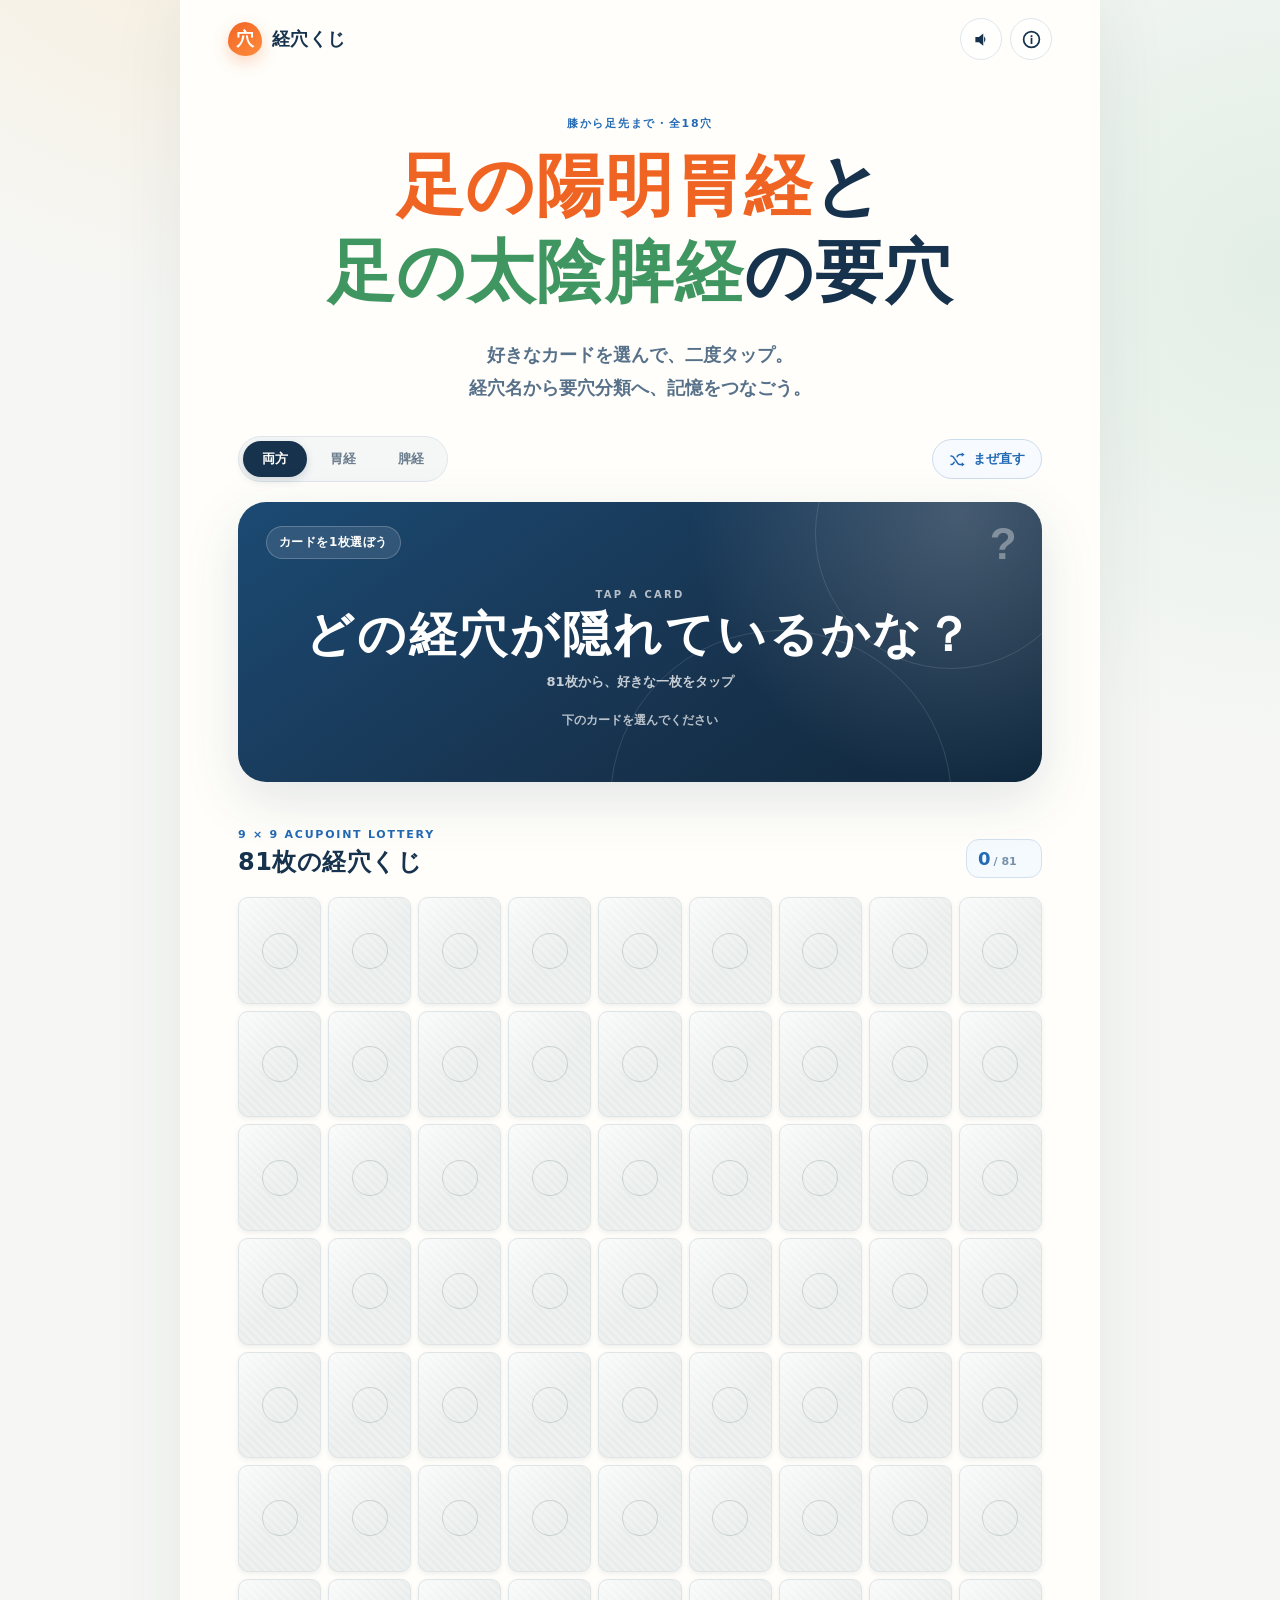
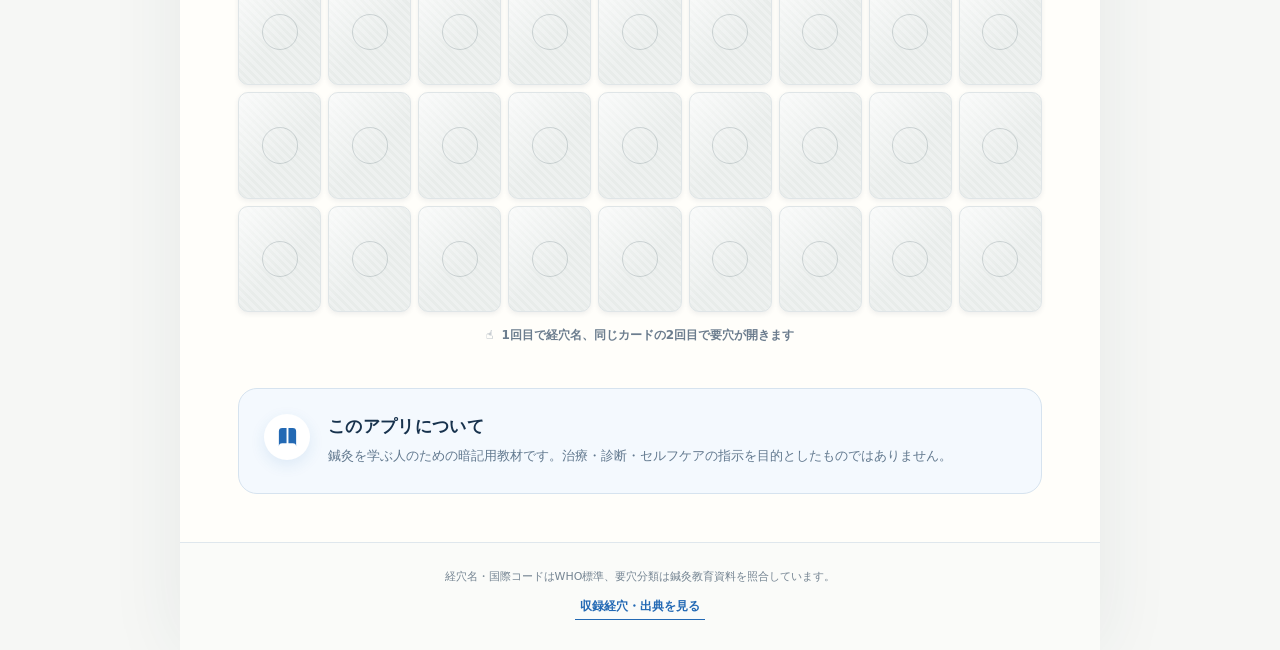
==== ashi-yomei-taiin/index.html @ 4b9f92b9 "Add stomach and spleen meridian acupoint lottery" ====
<!doctype html>
<html lang="ja">
  <head>
    <meta charset="UTF-8" />
    <meta name="viewport" content="width=device-width, initial-scale=1, viewport-fit=cover" />
    <meta name="theme-color" content="#fffaf3" />
    <meta
      name="description"
      content="足の陽明胃経・足の太陰脾経の、膝から末端にある要穴を9×9のカードで楽しく覚える学習アプリです。"
    />
    <title>経穴くじ｜胃経・脾経の要穴</title>
    <link rel="manifest" href="./manifest.webmanifest" />
    <link rel="icon" href="./icon.svg" type="image/svg+xml" />
    <link rel="stylesheet" href="./styles.css" />
  </head>
  <body>
    <div class="page-shell">
      <header class="topbar">
        <a class="brand" href="./" aria-label="経穴くじ ホーム">
          <span class="brand-mark" aria-hidden="true">穴</span>
          <span>経穴くじ</span>
        </a>
        <div class="topbar-actions">
          <button class="icon-button" id="soundButton" type="button" aria-pressed="true" aria-label="効果音をオフにする">
            <svg aria-hidden="true" viewBox="0 0 24 24">
              <path d="M5 9v6h4l5 4V5L9 9H5Zm11.5 3a4.5 4.5 0 0 0-1.5-3.35v6.7A4.5 4.5 0 0 0 16.5 12Z" />
            </svg>
          </button>
          <button class="icon-button" id="infoButton" type="button" aria-label="収録経穴と出典を開く">
            <svg aria-hidden="true" viewBox="0 0 24 24">
              <path d="M11 10h2v7h-2v-7Zm0-3h2v2h-2V7Zm1-5a10 10 0 1 0 0 20 10 10 0 0 0 0-20Zm0 18a8 8 0 1 1 0-16 8 8 0 0 1 0 16Z" />
            </svg>
          </button>
        </div>
      </header>

      <main>
        <section class="hero">
          <p class="eyebrow">膝から足先まで・全18穴</p>
          <h1>
            <span class="st-text">足の陽明胃経</span>と<br />
            <span class="hero-second-line"><span class="sp-text">足の太陰脾経</span>の要穴</span>
          </h1>
          <p class="lead">好きなカードを選んで、二度タップ。<br />経穴名から要穴分類へ、記憶をつなごう。</p>
        </section>

        <section class="controls" aria-label="出題範囲">
          <div class="filter-group" role="group" aria-label="経脈を選ぶ">
            <button class="filter-chip is-active" type="button" data-filter="all" aria-pressed="true">両方</button>
            <button class="filter-chip st-chip" type="button" data-filter="ST" aria-pressed="false">胃経</button>
            <button class="filter-chip sp-chip" type="button" data-filter="SP" aria-pressed="false">脾経</button>
          </div>
          <button class="shuffle-button" id="shuffleButton" type="button">
            <svg aria-hidden="true" viewBox="0 0 24 24">
              <path d="m18 16 4 3-4 3v-2h-2.5a5 5 0 0 1-4.1-2.15l-5.8-8.3A3 3 0 0 0 3.15 8H2V6h1.15a5 5 0 0 1 4.1 2.15l5.8 8.3A3 3 0 0 0 15.5 18H18v-2ZM18 2l4 3-4 3V6h-2.5a3 3 0 0 0-2.45 1.55l-1.5 2.15-1.22-1.75 1.07-1.8A5 5 0 0 1 15.5 4H18V2ZM3.15 18a3 3 0 0 0 2.45-1.55l1.54-2.2L8.36 16l-1.11 1.85A5 5 0 0 1 3.15 20H2v-2h1.15Z" />
            </svg>
            まぜ直す
          </button>
        </section>

        <section class="draw-area" aria-live="polite">
          <div class="draw-card is-empty" id="drawCard" tabindex="-1">
            <div class="draw-card-top">
              <span class="draw-step" id="drawStep">カードを1枚選ぼう</span>
              <span class="draw-code" id="drawCode" aria-hidden="true">?</span>
            </div>
            <div class="draw-content">
              <p class="draw-kicker" id="drawKicker">TAP A CARD</p>
              <h2 id="drawTitle">どの経穴が<br class="mobile-only" />隠れているかな？</h2>
              <p class="draw-reading" id="drawReading">81枚から、好きな一枚をタップ</p>
              <div class="answer-box" id="answerBox" hidden>
                <span>要穴</span>
                <p id="answerText"></p>
              </div>
            </div>
            <p class="draw-hint" id="drawHint">下のカードを選んでください</p>
          </div>
        </section>

        <section class="deck-section" aria-labelledby="deckTitle">
          <div class="section-heading">
            <div>
              <p class="section-kicker">9 × 9 ACUPOINT LOTTERY</p>
              <h2 id="deckTitle">81枚の経穴くじ</h2>
            </div>
            <div class="progress-pill" aria-label="要穴まで開いた枚数">
              <span id="completedCount">0</span><small>/ 81</small>
            </div>
          </div>
          <div class="deck" id="deck" aria-label="9かける9の経穴カード"></div>
          <p class="deck-note">
            <span aria-hidden="true">☝</span>
            1回目で経穴名、同じカードの2回目で要穴が開きます
          </p>
        </section>

        <section class="study-note">
          <div class="study-icon" aria-hidden="true">
            <svg viewBox="0 0 24 24"><path d="M3 5.5A3.5 3.5 0 0 1 6.5 2H11v16H6.5A3.5 3.5 0 0 0 3 21.5v-16Zm18 0A3.5 3.5 0 0 0 17.5 2H13v16h4.5a3.5 3.5 0 0 1 3.5 3.5v-16Z" /></svg>
          </div>
          <div>
            <h2>このアプリについて</h2>
            <p>鍼灸を学ぶ人のための暗記用教材です。治療・診断・セルフケアの指示を目的としたものではありません。</p>
          </div>
        </section>
      </main>

      <footer>
        <p>経穴名・国際コードはWHO標準、要穴分類は鍼灸教育資料を照合しています。</p>
        <button type="button" id="footerInfoButton">収録経穴・出典を見る</button>
      </footer>
    </div>

    <dialog class="info-dialog" id="infoDialog" aria-labelledby="infoTitle">
      <div class="dialog-header">
        <div>
          <p class="section-kicker">ACUPOINT LIST & SOURCES</p>
          <h2 id="infoTitle">収録経穴と出典</h2>
        </div>
        <button class="icon-button close-button" id="closeInfoButton" type="button" aria-label="閉じる">
          <svg aria-hidden="true" viewBox="0 0 24 24"><path d="M18.3 5.7 12 12l6.3 6.3-1.4 1.4-6.3-6.3-6.3 6.3-1.4-1.4L9.2 12 2.9 5.7l1.4-1.4 6.3 6.3 6.3-6.3 1.4 1.4Z" /></svg>
        </button>
      </div>
      <div class="dialog-body">
        <p class="source-intro">
          「膝から末端」を、膝周囲から足趾までに位置する要穴として選定しました。梁丘（ST34）はご指定により収録しています。
        </p>
        <div class="point-tables" id="pointTables"></div>
        <div class="sources">
          <h3>参照資料</h3>
          <ul>
            <li>
              <a href="https://iris.who.int/bitstream/handle/10665/353407/9789290613831-eng.pdf?sequence=1" target="_blank" rel="noreferrer">
                WHO Standard Acupuncture Point Locations in the Western Pacific Region
              </a>
              <span>経穴の国際コード・標準名・位置</span>
            </li>
            <li>
              <a href="https://mr.meiji-u.ac.jp/mr_keiketsu/keiraku/ST.html" target="_blank" rel="noreferrer">
                明治国際医療大学「MR経穴」足の陽明胃経
              </a>
              <span>経穴名・読み・要穴分類</span>
            </li>
            <li>
              <a href="https://mr.meiji-u.ac.jp/mr_keiketsu/keiraku/SP.html" target="_blank" rel="noreferrer">
                明治国際医療大学「MR経穴」足の太陰脾経
              </a>
              <span>経穴名・読み・要穴分類</span>
            </li>
            <li>
              <a href="https://mr.meiji-u.ac.jp/mr_keiketsu/yoketsu/kago.html" target="_blank" rel="noreferrer">
                明治国際医療大学「MR経穴」下合穴
              </a>
              <span>足三里・上巨虚・下巨虚の下合穴分類</span>
            </li>
          </ul>
        </div>
        <p class="disclaimer">
          本アプリは学習専用です。身体への刺鍼・施灸には専門知識と国家資格が必要です。
        </p>
      </div>
    </dialog>

    <div class="toast" id="toast" role="status" aria-live="polite"></div>

    <script type="module" src="./app.js"></script>
  </body>
</html>
---- ashi-yomei-taiin/styles.css ----
:root {
  color-scheme: light;
  --ink: #17324d;
  --muted: #6c7d8e;
  --line: #dfe7ed;
  --paper: #fffefa;
  --cream: #fff8ed;
  --st: #f06423;
  --st-dark: #c8430f;
  --st-soft: #fff0e5;
  --sp: #409660;
  --sp-dark: #287545;
  --sp-soft: #eaf7ef;
  --blue: #2369b4;
  --shadow: 0 18px 55px rgba(35, 72, 102, 0.13);
  --radius-lg: 28px;
  --radius-md: 19px;
  font-family:
    "Hiragino Sans", "Yu Gothic", "YuGothic", "Noto Sans JP", system-ui, -apple-system, BlinkMacSystemFont,
    sans-serif;
}

* {
  box-sizing: border-box;
}

html {
  scroll-behavior: smooth;
}

body {
  min-width: 320px;
  margin: 0;
  color: var(--ink);
  background:
    radial-gradient(circle at 18% -10%, rgba(255, 198, 112, 0.22), transparent 34rem),
    radial-gradient(circle at 100% 12%, rgba(84, 174, 116, 0.12), transparent 30rem),
    #f6f7f5;
}

button,
a {
  -webkit-tap-highlight-color: transparent;
}

button {
  font: inherit;
}

button:focus-visible,
a:focus-visible,
[tabindex]:focus-visible {
  outline: 3px solid rgba(35, 105, 180, 0.48);
  outline-offset: 3px;
}

.page-shell {
  width: min(100%, 920px);
  min-height: 100vh;
  margin: 0 auto;
  overflow: hidden;
  background: var(--paper);
  box-shadow: 0 0 70px rgba(32, 59, 82, 0.08);
}

.topbar {
  display: flex;
  align-items: center;
  justify-content: space-between;
  padding: calc(18px + env(safe-area-inset-top)) clamp(20px, 5vw, 48px) 14px;
}

.brand {
  display: inline-flex;
  gap: 10px;
  align-items: center;
  color: var(--ink);
  font-size: 18px;
  font-weight: 800;
  text-decoration: none;
  letter-spacing: 0.02em;
}

.brand-mark {
  display: grid;
  width: 34px;
  height: 34px;
  color: white;
  font-family: serif;
  font-size: 18px;
  place-items: center;
  border-radius: 50% 50% 48% 52% / 58% 58% 42% 42%;
  background: linear-gradient(145deg, var(--st), #ff8c3e);
  box-shadow: 0 6px 16px rgba(240, 100, 35, 0.25);
}

.topbar-actions {
  display: flex;
  gap: 8px;
}

.icon-button {
  display: grid;
  width: 42px;
  height: 42px;
  padding: 0;
  color: var(--ink);
  cursor: pointer;
  border: 1px solid var(--line);
  border-radius: 50%;
  background: rgba(255, 255, 255, 0.82);
  place-items: center;
}

.icon-button svg {
  width: 21px;
  fill: currentColor;
}

.icon-button[aria-pressed="false"] {
  color: #9ba9b5;
}

.hero {
  padding: 42px clamp(24px, 7vw, 72px) 32px;
  text-align: center;
}

.eyebrow,
.section-kicker {
  margin: 0 0 12px;
  color: var(--blue);
  font-size: 11px;
  font-weight: 850;
  letter-spacing: 0.16em;
  text-transform: uppercase;
}

.hero h1 {
  margin: 0;
  font-family: "Yu Mincho", "YuMincho", "Hiragino Mincho ProN", serif;
  font-size: clamp(38px, 7.4vw, 68px);
  font-weight: 800;
  line-height: 1.27;
  letter-spacing: 0.015em;
}

.st-text {
  color: var(--st);
}

.sp-text {
  color: var(--sp);
}

.hero-second-line {
  white-space: nowrap;
}

.lead {
  margin: 22px 0 0;
  color: #58718a;
  font-size: clamp(14px, 2.2vw, 18px);
  font-weight: 600;
  line-height: 1.85;
}

.controls {
  display: flex;
  gap: 16px;
  align-items: center;
  justify-content: space-between;
  margin: 0 clamp(20px, 6vw, 58px) 20px;
}

.filter-group {
  display: inline-flex;
  gap: 4px;
  padding: 4px;
  border: 1px solid var(--line);
  border-radius: 999px;
  background: #f5f7f7;
}

.filter-chip {
  min-width: 64px;
  padding: 9px 15px;
  color: var(--muted);
  font-size: 13px;
  font-weight: 800;
  cursor: pointer;
  border: 0;
  border-radius: 999px;
  background: transparent;
}

.filter-chip.is-active {
  color: white;
  background: var(--ink);
  box-shadow: 0 3px 9px rgba(23, 50, 77, 0.17);
}

.filter-chip.st-chip.is-active {
  background: var(--st);
}

.filter-chip.sp-chip.is-active {
  background: var(--sp);
}

.shuffle-button {
  display: inline-flex;
  gap: 7px;
  align-items: center;
  padding: 10px 16px;
  color: var(--blue);
  font-size: 13px;
  font-weight: 800;
  cursor: pointer;
  border: 1px solid #cbdced;
  border-radius: 999px;
  background: #f7fbff;
}

.shuffle-button svg {
  width: 17px;
  fill: currentColor;
}

.draw-area {
  padding: 0 clamp(20px, 6vw, 58px);
}

.draw-card {
  position: relative;
  min-height: 280px;
  padding: 24px 28px 20px;
  overflow: hidden;
  color: white;
  cursor: pointer;
  border: 0;
  border-radius: var(--radius-lg);
  background:
    radial-gradient(circle at 90% 5%, rgba(255, 255, 255, 0.2), transparent 17rem),
    linear-gradient(145deg, #1c4a73, #17324d 62%, #10283d);
  box-shadow: var(--shadow);
  transition:
    transform 180ms ease,
    background 250ms ease;
}

.draw-card::before,
.draw-card::after {
  position: absolute;
  content: "";
  pointer-events: none;
  border: 1px solid rgba(255, 255, 255, 0.12);
  border-radius: 50%;
}

.draw-card::before {
  top: -105px;
  right: -45px;
  width: 270px;
  height: 270px;
}

.draw-card::after {
  right: 90px;
  bottom: -190px;
  width: 340px;
  height: 340px;
}

.draw-card.is-st {
  background:
    radial-gradient(circle at 90% 5%, rgba(255, 255, 255, 0.2), transparent 17rem),
    linear-gradient(145deg, #ff7b32, var(--st) 57%, var(--st-dark));
}

.draw-card.is-sp {
  background:
    radial-gradient(circle at 90% 5%, rgba(255, 255, 255, 0.2), transparent 17rem),
    linear-gradient(145deg, #58aa71, var(--sp) 57%, var(--sp-dark));
}

.draw-card:not(.is-empty):active {
  transform: scale(0.992);
}

.draw-card-top {
  position: relative;
  z-index: 1;
  display: flex;
  align-items: flex-start;
  justify-content: space-between;
}

.draw-step {
  display: inline-flex;
  padding: 7px 12px;
  font-size: 12px;
  font-weight: 850;
  letter-spacing: 0.04em;
  border: 1px solid rgba(255, 255, 255, 0.22);
  border-radius: 999px;
  background: rgba(255, 255, 255, 0.1);
  backdrop-filter: blur(8px);
}

.draw-code {
  color: rgba(255, 255, 255, 0.36);
  font-family: ui-rounded, "Arial Rounded MT Bold", sans-serif;
  font-size: 44px;
  font-weight: 900;
  line-height: 0.8;
  letter-spacing: -0.06em;
}

.draw-content {
  position: relative;
  z-index: 1;
  margin-top: 27px;
  text-align: center;
}

.draw-kicker {
  margin: 0 0 5px;
  color: rgba(255, 255, 255, 0.68);
  font-size: 10px;
  font-weight: 900;
  letter-spacing: 0.22em;
}

.draw-content h2 {
  margin: 0;
  font-family: "Yu Mincho", "YuMincho", "Hiragino Mincho ProN", serif;
  font-size: clamp(29px, 5.5vw, 48px);
  line-height: 1.25;
  letter-spacing: 0.06em;
}

.draw-reading {
  margin: 8px 0 0;
  color: rgba(255, 255, 255, 0.76);
  font-size: 13px;
  font-weight: 650;
}

.answer-box {
  max-width: 570px;
  margin: 20px auto 0;
  padding: 15px 18px;
  border: 1px solid rgba(255, 255, 255, 0.28);
  border-radius: 16px;
  background: rgba(255, 255, 255, 0.14);
  backdrop-filter: blur(8px);
}

.answer-box span {
  display: block;
  margin-bottom: 5px;
  color: rgba(255, 255, 255, 0.69);
  font-size: 10px;
  font-weight: 800;
  letter-spacing: 0.12em;
}

.answer-box p {
  margin: 0;
  font-size: clamp(16px, 3.4vw, 23px);
  font-weight: 850;
  line-height: 1.55;
}

.draw-hint {
  position: relative;
  z-index: 1;
  margin: 21px 0 0;
  color: rgba(255, 255, 255, 0.7);
  font-size: 12px;
  font-weight: 650;
  text-align: center;
}

.deck-section {
  padding: 46px clamp(20px, 6vw, 58px) 34px;
}

.section-heading {
  display: flex;
  align-items: flex-end;
  justify-content: space-between;
  margin-bottom: 19px;
}

.section-heading .section-kicker {
  margin-bottom: 5px;
}

.section-heading h2,
.study-note h2,
.dialog-header h2 {
  margin: 0;
  font-size: 24px;
  letter-spacing: 0.02em;
}

.progress-pill {
  display: flex;
  align-items: baseline;
  min-width: 76px;
  padding: 8px 11px;
  color: var(--blue);
  font-size: 18px;
  font-weight: 900;
  border: 1px solid #d3e1ee;
  border-radius: 13px;
  background: #f5faff;
}

.progress-pill small {
  margin-left: 3px;
  color: #7791aa;
  font-size: 11px;
}

.deck {
  display: grid;
  grid-template-columns: repeat(9, minmax(0, 1fr));
  gap: clamp(3px, 0.85vw, 7px);
}

.lot-card {
  position: relative;
  display: grid;
  aspect-ratio: 0.78;
  min-width: 0;
  padding: 0;
  overflow: hidden;
  color: #7d8c98;
  cursor: pointer;
  border: 1px solid #dfe5e7;
  border-radius: clamp(5px, 1.3vw, 10px);
  background:
    linear-gradient(135deg, rgba(255, 255, 255, 0.74), transparent 55%),
    repeating-linear-gradient(45deg, #eef1f0 0, #eef1f0 3px, #e8ecea 3px, #e8ecea 6px);
  box-shadow: 0 2px 5px rgba(33, 55, 72, 0.08);
  place-items: center;
  transition:
    transform 120ms ease,
    box-shadow 120ms ease,
    background 180ms ease;
}

.lot-card::after {
  width: 42%;
  aspect-ratio: 1;
  content: "";
  border: 1px solid rgba(76, 95, 104, 0.22);
  border-radius: 50%;
}

.lot-card:hover {
  z-index: 2;
  transform: translateY(-2px);
  box-shadow: 0 7px 13px rgba(33, 55, 72, 0.15);
}

.lot-card:active {
  transform: scale(0.94);
}

.lot-card.is-name,
.lot-card.is-answer {
  color: white;
  border-color: transparent;
  background: var(--ink);
}

.lot-card.is-name[data-meridian="ST"],
.lot-card.is-answer[data-meridian="ST"] {
  background: var(--st);
}

.lot-card.is-name[data-meridian="SP"],
.lot-card.is-answer[data-meridian="SP"] {
  background: var(--sp);
}

.lot-card.is-name::after,
.lot-card.is-answer::after {
  display: none;
}

.lot-card.is-active {
  z-index: 3;
  box-shadow:
    0 0 0 3px white,
    0 0 0 6px var(--blue),
    0 9px 18px rgba(35, 105, 180, 0.24);
}

.lot-card-label {
  display: none;
  max-width: 100%;
  padding: 2px;
  font-family: "Yu Mincho", "YuMincho", serif;
  font-size: clamp(8px, 1.55vw, 13px);
  font-weight: 800;
  line-height: 1.05;
  text-align: center;
  writing-mode: vertical-rl;
}

.lot-card.is-name .lot-card-label,
.lot-card.is-answer .lot-card-label {
  display: block;
}

.lot-card.is-answer .lot-card-label::after {
  display: block;
  margin-top: 2px;
  content: "✓";
  font-family: sans-serif;
  font-size: 0.75em;
}

.deck-note {
  margin: 15px 0 0;
  color: var(--muted);
  font-size: 12px;
  font-weight: 650;
  text-align: center;
}

.deck-note span {
  margin-right: 4px;
}

.study-note {
  display: flex;
  gap: 18px;
  align-items: flex-start;
  margin: 10px clamp(20px, 6vw, 58px) 48px;
  padding: 25px;
  border: 1px solid #d6e3ef;
  border-radius: var(--radius-md);
  background: #f4f9fe;
}

.study-icon {
  display: grid;
  flex: 0 0 auto;
  width: 46px;
  height: 46px;
  color: var(--blue);
  border-radius: 50%;
  background: white;
  place-items: center;
  box-shadow: 0 5px 15px rgba(35, 105, 180, 0.11);
}

.study-icon svg {
  width: 23px;
  fill: currentColor;
}

.study-note h2 {
  margin-top: 1px;
  font-size: 17px;
}

.study-note p {
  margin: 7px 0 0;
  color: #62798f;
  font-size: 13px;
  line-height: 1.75;
}

footer {
  padding: 25px clamp(20px, 6vw, 58px) calc(30px + env(safe-area-inset-bottom));
  color: #748492;
  text-align: center;
  border-top: 1px solid var(--line);
  background: #fafbf9;
}

footer p {
  margin: 0;
  font-size: 11px;
  line-height: 1.6;
}

footer button {
  margin-top: 8px;
  padding: 4px 5px;
  color: var(--blue);
  font-size: 12px;
  font-weight: 750;
  cursor: pointer;
  border: 0;
  border-bottom: 1px solid currentColor;
  background: transparent;
}

.info-dialog {
  width: min(720px, calc(100vw - 30px));
  max-height: min(840px, calc(100dvh - 30px));
  padding: 0;
  overflow: hidden;
  color: var(--ink);
  border: 0;
  border-radius: 24px;
  background: var(--paper);
  box-shadow: 0 24px 80px rgba(15, 38, 56, 0.28);
}

.info-dialog::backdrop {
  background: rgba(15, 31, 44, 0.55);
  backdrop-filter: blur(4px);
}

.dialog-header {
  display: flex;
  align-items: center;
  justify-content: space-between;
  padding: 24px 25px 19px;
  border-bottom: 1px solid var(--line);
}

.dialog-header .section-kicker {
  margin-bottom: 4px;
}

.dialog-header h2 {
  font-size: 22px;
}

.close-button {
  flex: 0 0 auto;
}

.dialog-body {
  max-height: calc(100dvh - 145px);
  padding: 22px 25px 30px;
  overflow-y: auto;
  overscroll-behavior: contain;
}

.source-intro {
  margin: 0 0 20px;
  color: #5d7184;
  font-size: 13px;
  line-height: 1.75;
}

.point-group + .point-group {
  margin-top: 25px;
}

.point-group h3,
.sources h3 {
  display: flex;
  gap: 8px;
  align-items: center;
  margin: 0 0 10px;
  font-size: 16px;
}

.meridian-dot {
  width: 10px;
  height: 10px;
  border-radius: 50%;
  background: var(--st);
}

.point-group[data-meridian="SP"] .meridian-dot {
  background: var(--sp);
}

.point-table {
  width: 100%;
  overflow: hidden;
  font-size: 12px;
  border-spacing: 0;
  border: 1px solid var(--line);
  border-radius: 13px;
}

.point-table th,
.point-table td {
  padding: 10px 11px;
  text-align: left;
  vertical-align: top;
  border-bottom: 1px solid var(--line);
}

.point-table tr:last-child td {
  border-bottom: 0;
}

.point-table th {
  color: #708293;
  font-size: 10px;
  letter-spacing: 0.06em;
  background: #f5f7f7;
}

.point-name-cell {
  min-width: 118px;
  font-weight: 800;
}

.point-name-cell small {
  display: block;
  margin-top: 2px;
  color: #82909c;
  font-size: 9px;
  font-weight: 650;
}

.sources {
  margin-top: 29px;
  padding-top: 24px;
  border-top: 1px solid var(--line);
}

.sources ul {
  display: grid;
  gap: 13px;
  margin: 0;
  padding: 0;
  list-style: none;
}

.sources li {
  display: grid;
  gap: 3px;
}

.sources a {
  color: var(--blue);
  font-size: 12px;
  font-weight: 750;
}

.sources span {
  color: #7b8b99;
  font-size: 10px;
}

.disclaimer {
  margin: 24px 0 0;
  padding: 13px 15px;
  color: #755f35;
  font-size: 11px;
  line-height: 1.6;
  border: 1px solid #eee0be;
  border-radius: 12px;
  background: #fff9e9;
}

.toast {
  position: fixed;
  z-index: 20;
  bottom: calc(24px + env(safe-area-inset-bottom));
  left: 50%;
  max-width: calc(100vw - 32px);
  padding: 11px 18px;
  color: white;
  font-size: 12px;
  font-weight: 750;
  pointer-events: none;
  border-radius: 999px;
  background: rgba(19, 42, 61, 0.94);
  box-shadow: 0 8px 25px rgba(19, 42, 61, 0.25);
  opacity: 0;
  transform: translate(-50%, 12px);
  transition:
    opacity 180ms ease,
    transform 180ms ease;
}

.toast.is-visible {
  opacity: 1;
  transform: translate(-50%, 0);
}

.mobile-only {
  display: none;
}

@media (max-width: 620px) {
  .topbar {
    padding-right: 18px;
    padding-left: 18px;
  }

  .hero {
    padding-top: 28px;
    padding-right: 20px;
    padding-left: 20px;
  }

  .hero h1 {
    font-size: clamp(31px, 9.2vw, 46px);
    line-height: 1.22;
  }

  .lead {
    font-size: 13px;
  }

  .controls {
    align-items: stretch;
  }

  .filter-group {
    flex: 1;
    justify-content: space-between;
  }

  .filter-chip {
    flex: 1;
    min-width: 0;
    padding-right: 10px;
    padding-left: 10px;
  }

  .shuffle-button {
    padding-right: 12px;
    padding-left: 12px;
  }

  .shuffle-button svg {
    width: 19px;
  }

  .draw-card {
    min-height: 270px;
    padding: 21px 21px 17px;
  }

  .draw-code {
    font-size: 35px;
  }

  .draw-content {
    margin-top: 24px;
  }

  .draw-content h2 {
    font-size: 31px;
  }

  .answer-box {
    margin-top: 17px;
    padding: 12px;
  }

  .draw-hint {
    margin-top: 17px;
  }

  .deck-section {
    padding-top: 39px;
  }

  .section-heading h2 {
    font-size: 21px;
  }

  .progress-pill {
    min-width: 69px;
    font-size: 16px;
  }

  .deck {
    gap: 3px;
  }

  .lot-card {
    border-radius: 5px;
  }

  .lot-card-label {
    font-size: clamp(7px, 2.3vw, 10px);
  }

  .study-note {
    gap: 14px;
    padding: 20px 18px;
  }

  .study-icon {
    width: 39px;
    height: 39px;
  }

  .dialog-header {
    padding: 19px 19px 16px;
  }

  .dialog-body {
    padding: 18px 18px 24px;
  }

  .point-table th,
  .point-table td {
    padding: 9px 8px;
  }

  .point-name-cell {
    min-width: 91px;
  }

  .mobile-only {
    display: initial;
  }
}

@media (prefers-reduced-motion: reduce) {
  *,
  *::before,
  *::after {
    scroll-behavior: auto !important;
    transition-duration: 0.01ms !important;
    animation-duration: 0.01ms !important;
    animation-iteration-count: 1 !important;
  }
}
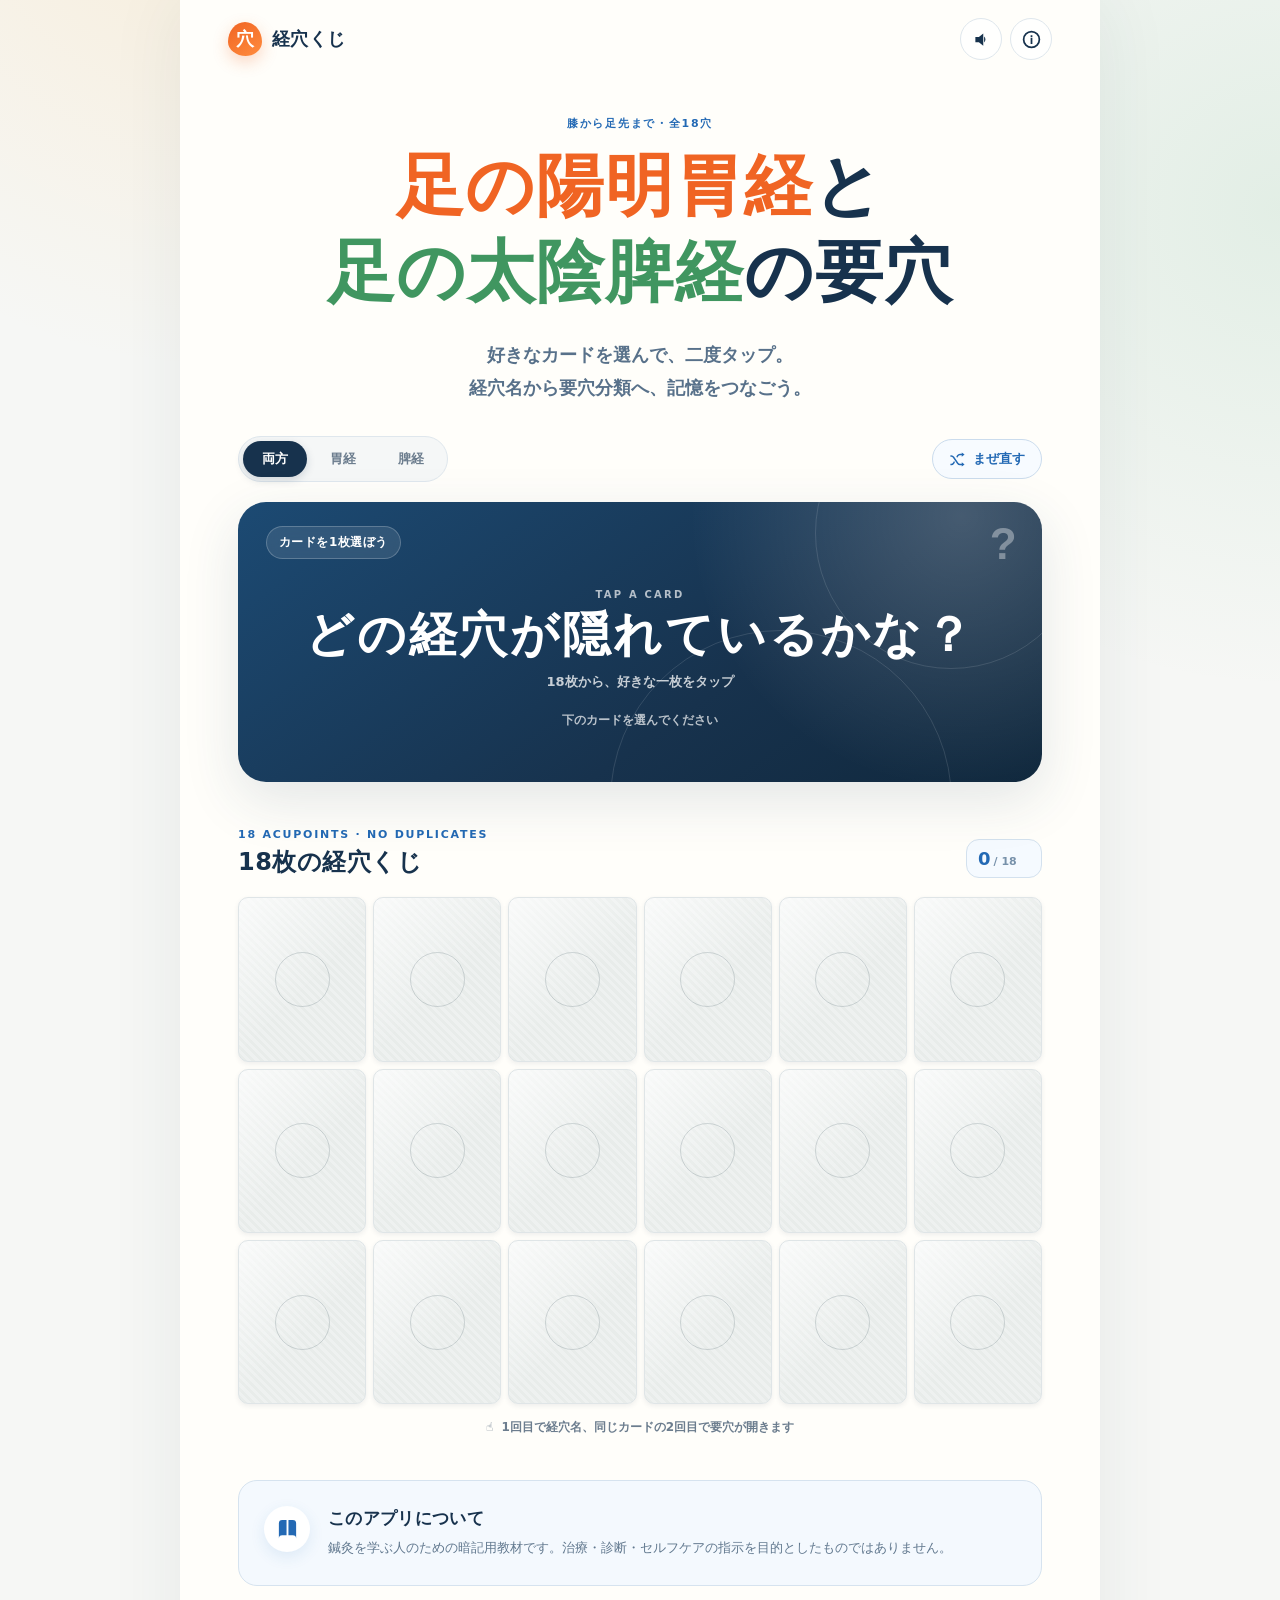
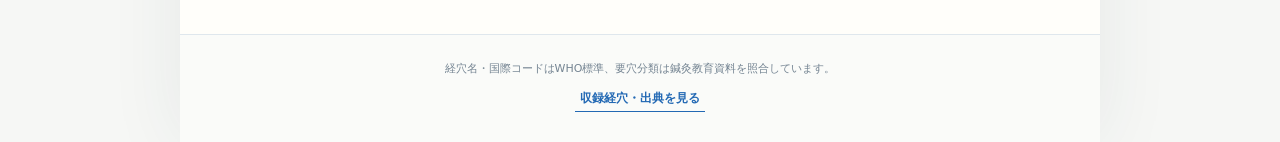
==== commit b9d6b863: "Use one unique card per acupoint" ====
--- a/ashi-yomei-taiin/index.html
+++ b/ashi-yomei-taiin/index.html
@@ -6,7 +6,7 @@
     <meta name="theme-color" content="#fffaf3" />
     <meta
       name="description"
-      content="足の陽明胃経・足の太陰脾経の、膝から末端にある要穴を9×9のカードで楽しく覚える学習アプリです。"
+      content="足の陽明胃経・足の太陰脾経の、膝から末端にある18の要穴を重複なしのカードで楽しく覚える学習アプリです。"
     />
     <title>経穴くじ｜胃経・脾経の要穴</title>
     <link rel="manifest" href="./manifest.webmanifest" />
@@ -67,7 +67,7 @@
             <div class="draw-content">
               <p class="draw-kicker" id="drawKicker">TAP A CARD</p>
               <h2 id="drawTitle">どの経穴が<br class="mobile-only" />隠れているかな？</h2>
-              <p class="draw-reading" id="drawReading">81枚から、好きな一枚をタップ</p>
+              <p class="draw-reading" id="drawReading">18枚から、好きな一枚をタップ</p>
               <div class="answer-box" id="answerBox" hidden>
                 <span>要穴</span>
                 <p id="answerText"></p>
@@ -80,14 +80,14 @@
         <section class="deck-section" aria-labelledby="deckTitle">
           <div class="section-heading">
             <div>
-              <p class="section-kicker">9 × 9 ACUPOINT LOTTERY</p>
-              <h2 id="deckTitle">81枚の経穴くじ</h2>
+              <p class="section-kicker">18 ACUPOINTS · NO DUPLICATES</p>
+              <h2 id="deckTitle">18枚の経穴くじ</h2>
             </div>
             <div class="progress-pill" aria-label="要穴まで開いた枚数">
-              <span id="completedCount">0</span><small>/ 81</small>
+              <span id="completedCount">0</span><small>/ <span id="totalCount">18</span></small>
             </div>
           </div>
-          <div class="deck" id="deck" aria-label="9かける9の経穴カード"></div>
+          <div class="deck" id="deck" aria-label="重複なしの経穴カード"></div>
           <p class="deck-note">
             <span aria-hidden="true">☝</span>
             1回目で経穴名、同じカードの2回目で要穴が開きます
--- a/ashi-yomei-taiin/styles.css
+++ b/ashi-yomei-taiin/styles.css
@@ -427,7 +427,7 @@
 
 .deck {
   display: grid;
-  grid-template-columns: repeat(9, minmax(0, 1fr));
+  grid-template-columns: repeat(6, minmax(0, 1fr));
   gap: clamp(3px, 0.85vw, 7px);
 }
 
